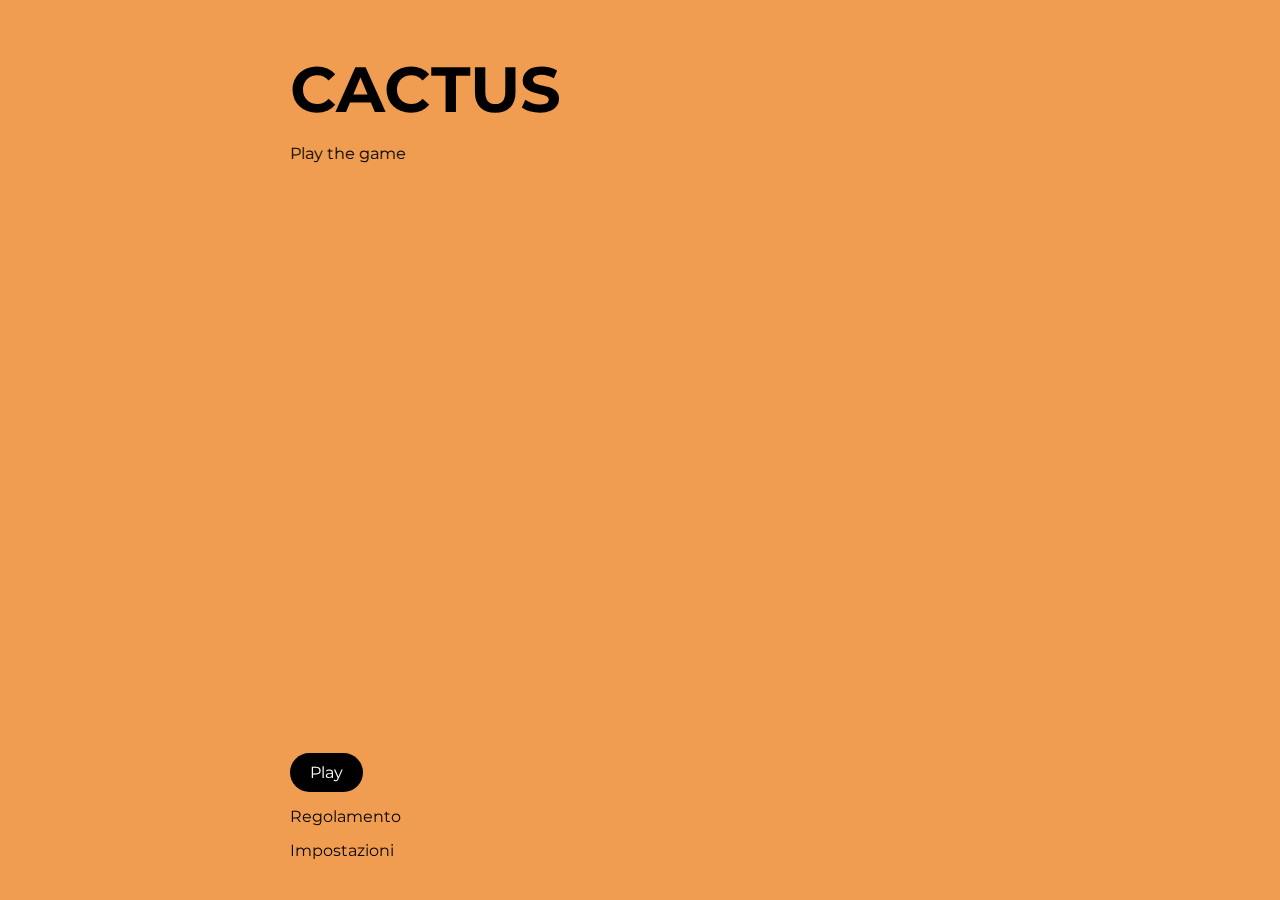
==== index.html @ 327f2c0e "first commit" ====
<!DOCTYPE html>
<html>
    <head>
        <title>Home - Cactus</title>
        <meta charset="utf-8">
        <mata name="viewport" content="width=device-width, initial-scale=1">

        <link rel="stylesheet" type="text/css" href="styles/global.css">
        <link rel="stylesheet" type="text/css" href="styles/index.css">
    </head>
    <body>
        <main>
            <h1>CACTUS</h1>
            <p>Play the game</p>

            <div id="quicklinks">
                <a class="button-primary" href="play.html">Play</a>
                <a class="button-plain" href="rules.html">Regolamento</a>
                <a class="button-plain" href="settings.html">Impostazioni</a>
            </div>
        </main>
        
    </body>
</html>
---- styles/global.css ----
@font-face {
    font-family: Montserrat;
    src: url("../assets/fonts/Montserrat-VariableFont_wght.ttf");
}
body {
    margin: 0;
    background-color: #F09D51;
    font-family: Montserrat, sans-serif;
}
main {
    width: 90%;
    margin: 0 auto;
    max-width: 700px;
}

/* PRIMARY BUTTON */
.button-primary {
    color: white;
    background-color: black;
    padding: 10px 20px;
    border-radius: 20px;
    width: fit-content;
    text-decoration: none;
    border: none;
	font: inherit;
    cursor: pointer;
}
.button-primary:hover {
    background-color: white;
    color: black;
    transition: 0.2s;
}

/* PLAIN BUTTON */
.button-plain {
    color: black;
    text-decoration: none;
}
.button-plain:hover {
    text-decoration: underline;
    width: fit-content;
}
---- styles/index.css ----
main h1 {
    font-size: 4em;
    margin-top: 50px;
    margin-bottom: 0;
}
#quicklinks {
    position: fixed;
    bottom: 40px;
    display: flex;
    flex-direction: column;
    justify-content: top;
}
#quicklinks a {
    margin-top: 15px;
}
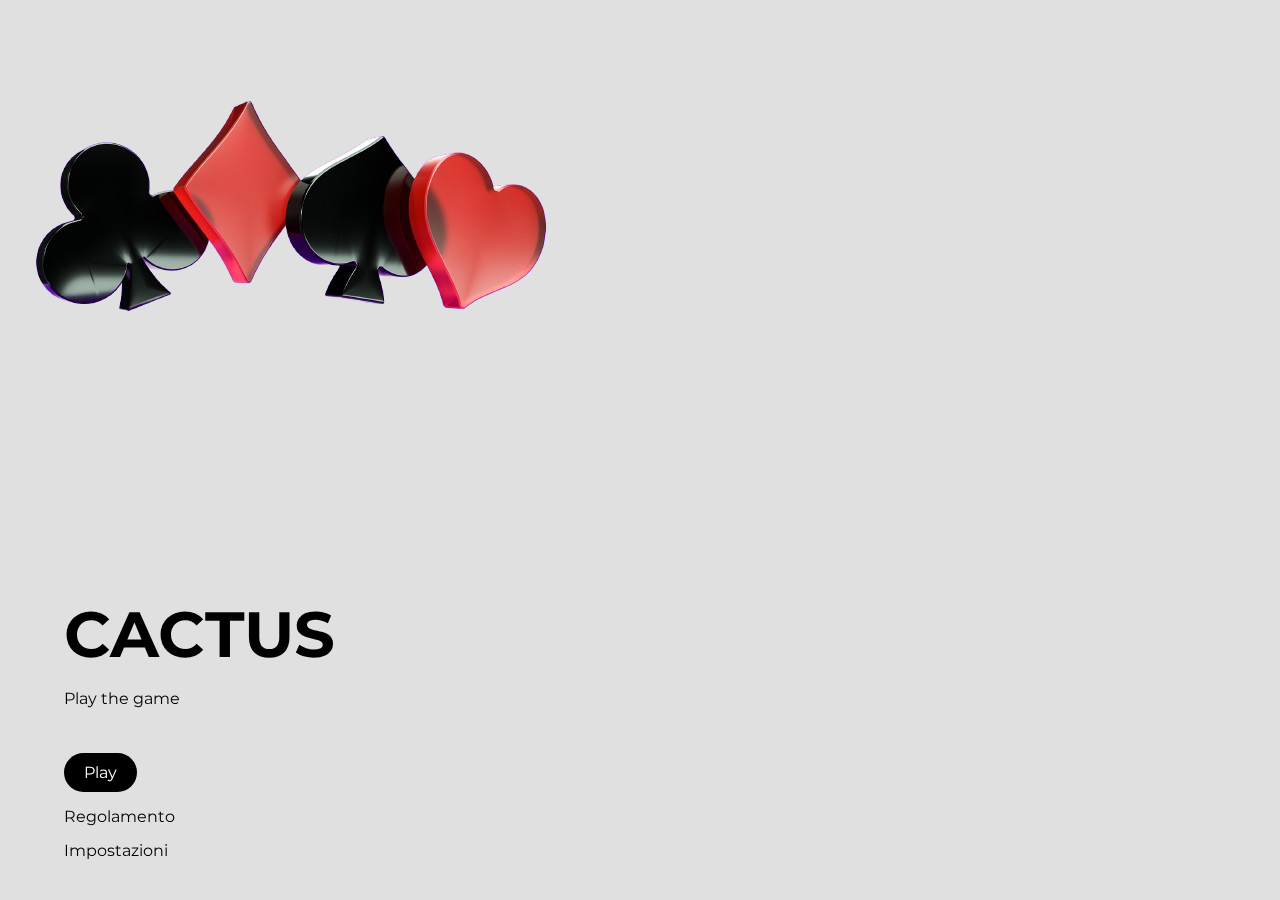
==== commit 3a02066a: "Working opponent's logic" ====
--- a/index.html
+++ b/index.html
@@ -9,6 +9,7 @@
         <link rel="stylesheet" type="text/css" href="styles/index.css">
     </head>
     <body>
+        <img src="assets/images/big.png" alt="Cactus" id="logo">
         <main>
             <h1>CACTUS</h1>
             <p>Play the game</p>
--- a/styles/global.css
+++ b/styles/global.css
@@ -4,7 +4,7 @@
 }
 body {
     margin: 0;
-    background-color: #F09D51;
+    background-color: rgb(224, 224, 224);
     font-family: Montserrat, sans-serif;
 }
 main {
--- a/styles/index.css
+++ b/styles/index.css
@@ -1,11 +1,15 @@
+main {
+    position: fixed;
+    bottom: 40px;
+    left: 5%;
+}
 main h1 {
     font-size: 4em;
     margin-top: 50px;
     margin-bottom: 0;
 }
 #quicklinks {
-    position: fixed;
-    bottom: 40px;
+    margin-top: 30px;
     display: flex;
     flex-direction: column;
     justify-content: top;
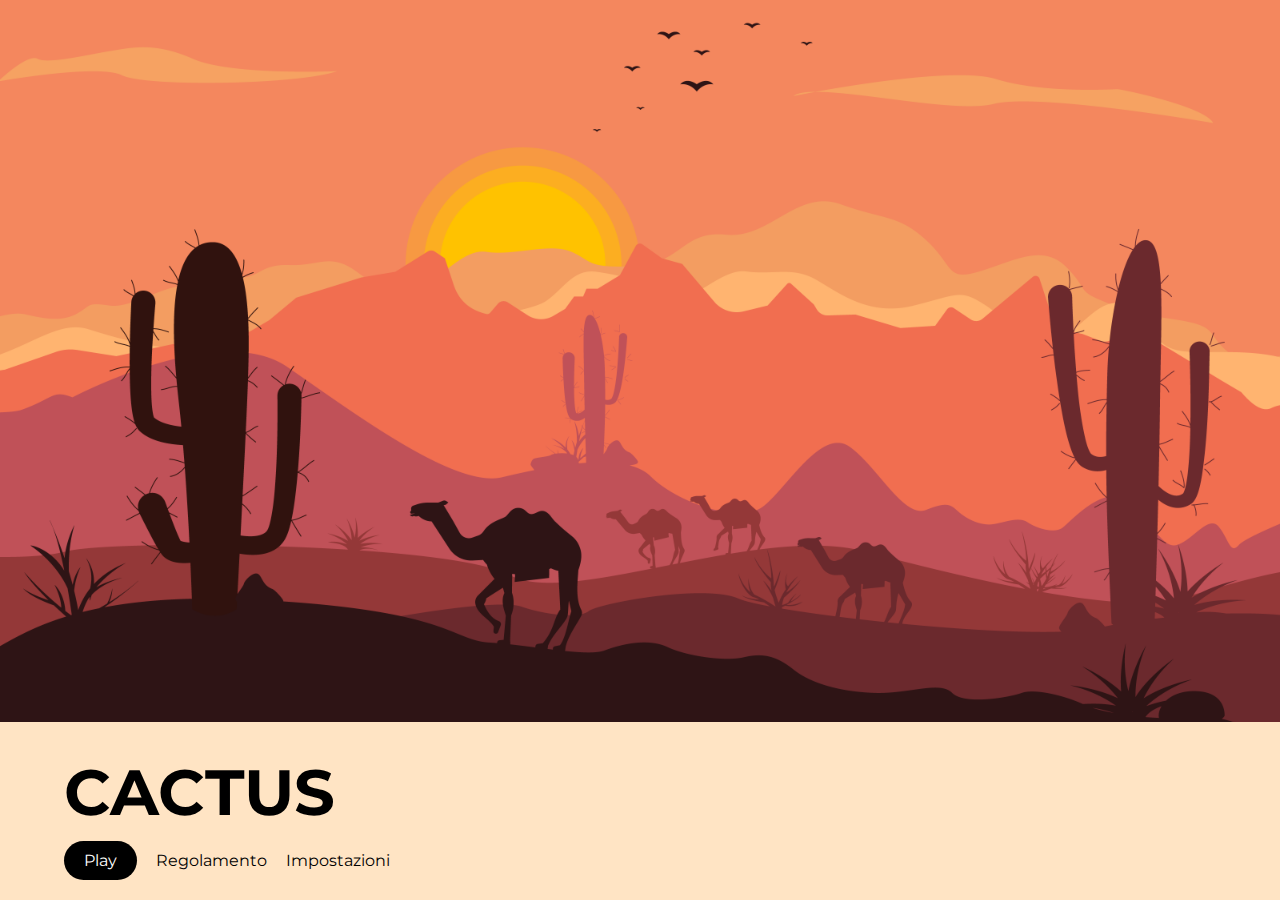
==== commit df261e7d: "New UI" ====
--- a/index.html
+++ b/index.html
@@ -12,7 +12,6 @@
         <img src="assets/images/big.png" alt="Cactus" id="logo">
         <main>
             <h1>CACTUS</h1>
-            <p>Play the game</p>
 
             <div id="quicklinks">
                 <a class="button-primary" href="play.html">Play</a>
--- a/styles/global.css
+++ b/styles/global.css
@@ -4,13 +4,8 @@
 }
 body {
     margin: 0;
-    background-color: rgb(224, 224, 224);
+    background-color: bisque;
     font-family: Montserrat, sans-serif;
-}
-main {
-    width: 90%;
-    margin: 0 auto;
-    max-width: 700px;
 }
 
 /* PRIMARY BUTTON */
--- a/styles/index.css
+++ b/styles/index.css
@@ -1,19 +1,21 @@
 main {
     position: fixed;
-    bottom: 40px;
-    left: 5%;
+    bottom: 0;
+    left: 0;
+    padding: 30px 5%;
+    background-color: bisque;
+    width: 100%;
 }
 main h1 {
     font-size: 4em;
-    margin-top: 50px;
-    margin-bottom: 0;
-}
-#quicklinks {
-    margin-top: 30px;
-    display: flex;
-    flex-direction: column;
-    justify-content: top;
+    margin-top: 0;
+    margin-bottom: 20px;
 }
 #quicklinks a {
-    margin-top: 15px;
+    margin-right: 15px;
+}
+#logo {
+    width: 100%;
+    height: calc(100vh - 178px);
+    object-fit: cover;
 }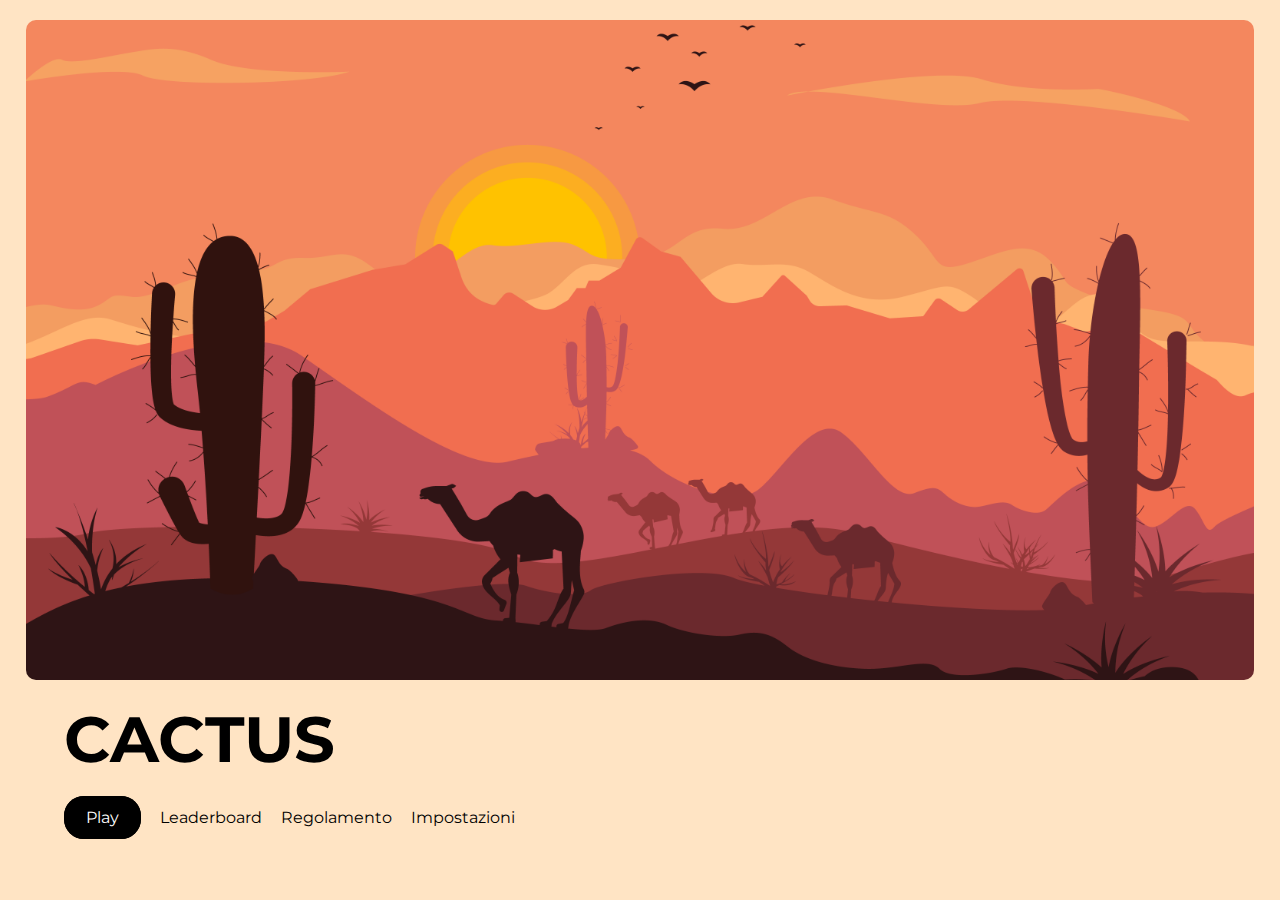
==== commit f9ec8f98: "New cards back, enhanced game logic for player discard error and removed alert for game start" ====
--- a/index.html
+++ b/index.html
@@ -15,6 +15,7 @@
 
             <div id="quicklinks">
                 <a class="button-primary" href="play.html">Play</a>
+                <a class="button-plain" href="leaderboard.html">Leaderboard</a>
                 <a class="button-plain" href="rules.html">Regolamento</a>
                 <a class="button-plain" href="settings.html">Impostazioni</a>
             </div>
--- a/styles/global.css
+++ b/styles/global.css
@@ -16,7 +16,7 @@
     border-radius: 20px;
     width: fit-content;
     text-decoration: none;
-    border: none;
+    border: 2px solid black;
 	font: inherit;
     cursor: pointer;
 }
@@ -34,4 +34,23 @@
 .button-plain:hover {
     text-decoration: underline;
     width: fit-content;
+}
+
+/* SECONDARY BUTTON */
+.button-secondary {
+    color: black;
+    background-color: transparent;
+    border-radius: 20px;
+    width: fit-content;
+    text-decoration: none;
+    border: 2px solid black;
+    padding: 10px 20px;
+    font: inherit;
+    cursor: pointer;
+}
+.button-secondary:hover {
+    color: white;
+    background-color: green;
+    border: 2px solid green;
+    transition: 0.2s;
 }--- a/styles/index.css
+++ b/styles/index.css
@@ -2,20 +2,23 @@
     position: fixed;
     bottom: 0;
     left: 0;
-    padding: 30px 5%;
+    padding: 20px 5%;
     background-color: bisque;
     width: 100%;
+    height: 180px;
 }
 main h1 {
     font-size: 4em;
     margin-top: 0;
-    margin-bottom: 20px;
+    margin-bottom: 30px;
 }
 #quicklinks a {
     margin-right: 15px;
 }
 #logo {
-    width: 100%;
-    height: calc(100vh - 178px);
+    width: 96%;
+    margin: 20px 2%;
+    border-radius: 10px;
+    height: calc(100vh - 240px);
     object-fit: cover;
 }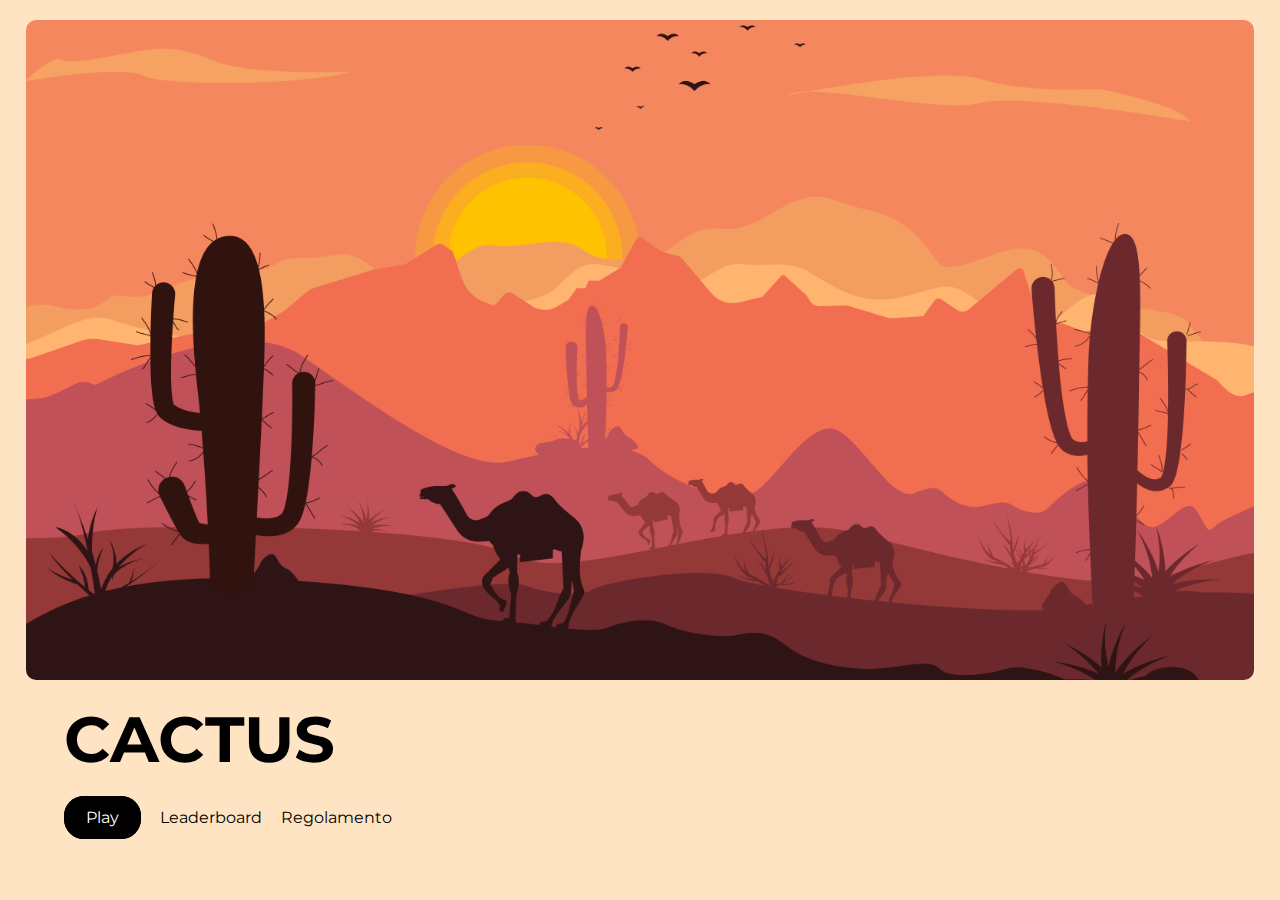
==== commit 4aee30b8: "Enhancements in playability" ====
--- a/index.html
+++ b/index.html
@@ -17,7 +17,6 @@
                 <a class="button-primary" href="play.html">Play</a>
                 <a class="button-plain" href="leaderboard.html">Leaderboard</a>
                 <a class="button-plain" href="rules.html">Regolamento</a>
-                <a class="button-plain" href="settings.html">Impostazioni</a>
             </div>
         </main>
         
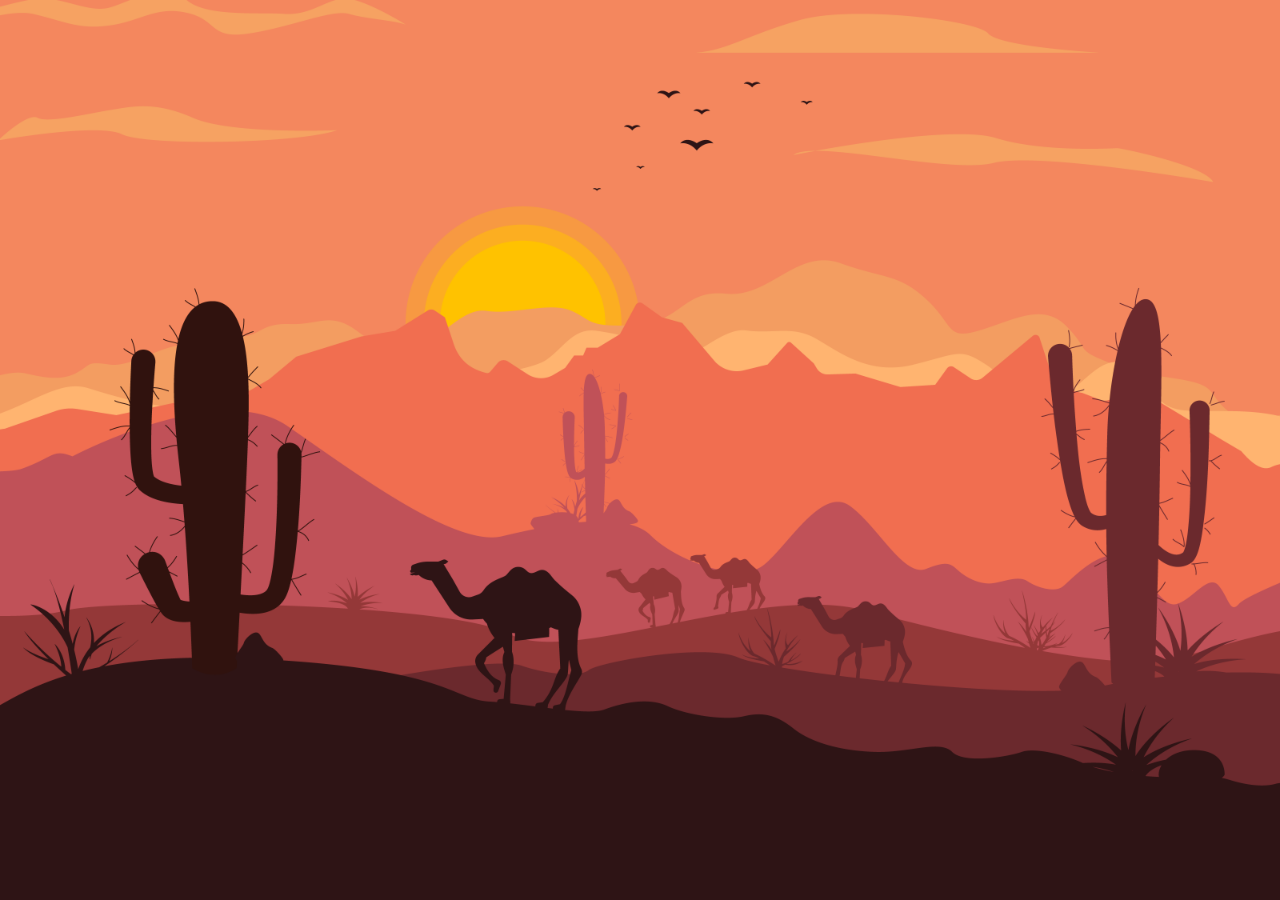
==== commit 5f64e101: "New index UI and prepared for submission" ====
--- a/index.html
+++ b/index.html
@@ -1,24 +1,23 @@
 <!DOCTYPE html>
-<html>
+<html lang="it">
     <head>
         <title>Home - Cactus</title>
+        <link rel="icon" href="assets/images/favicon.ico" type="image/x-icon">
         <meta charset="utf-8">
-        <mata name="viewport" content="width=device-width, initial-scale=1">
+        <meta name="viewport" content="width=device-width, initial-scale=1">
 
         <link rel="stylesheet" type="text/css" href="styles/global.css">
         <link rel="stylesheet" type="text/css" href="styles/index.css">
     </head>
     <body>
-        <img src="assets/images/big.png" alt="Cactus" id="logo">
+        <div id="background"></div>
         <main>
             <h1>CACTUS</h1>
-
             <div id="quicklinks">
-                <a class="button-primary" href="play.html">Play</a>
+                <a class="button-primary button-main" href="play.html">Play</a>
                 <a class="button-plain" href="leaderboard.html">Leaderboard</a>
                 <a class="button-plain" href="rules.html">Regolamento</a>
             </div>
         </main>
-        
     </body>
 </html>--- a/styles/index.css
+++ b/styles/index.css
@@ -1,9 +1,16 @@
+#background {
+    width: 100%;
+    height: 100vh;
+    background-image: url("../assets/images/big.webp");
+    background-size: cover;
+    background-position: bottom;
+    animation: fadeIn 1s;
+}
 main {
     position: fixed;
     bottom: 0;
     left: 0;
     padding: 20px 5%;
-    background-color: bisque;
     width: 100%;
     height: 180px;
 }
@@ -11,14 +18,28 @@
     font-size: 4em;
     margin-top: 0;
     margin-bottom: 30px;
+    color: white;
+    animation: fadeIn 0.5s;
+    animation-delay: 1s;
+    opacity: 0;
+    animation-fill-mode: forwards;
+}
+#quicklinks {
+    animation: fadeIn 0.5s;
+    animation-delay: 1.5s;
+    opacity: 0;
+    animation-fill-mode: forwards;
 }
 #quicklinks a {
     margin-right: 15px;
+    color: white;
 }
-#logo {
-    width: 96%;
-    margin: 20px 2%;
-    border-radius: 10px;
-    height: calc(100vh - 240px);
-    object-fit: cover;
+.button-main {
+    background-color: white;
+    color: black !important;
+}
+
+@keyframes fadeIn {
+    0% { opacity: 0; }
+    100% { opacity: 1; }
 }